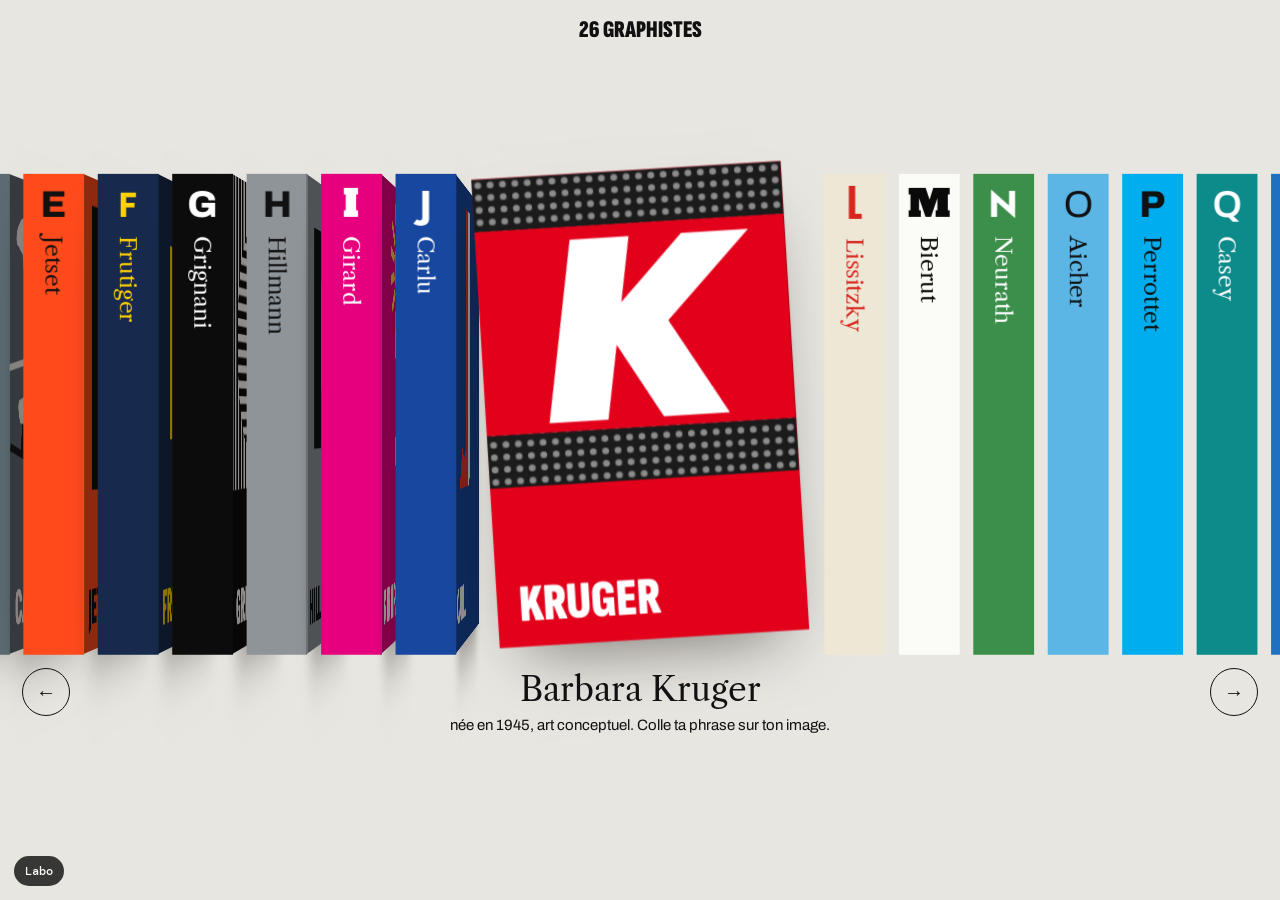
==== labo/e-etagere.html @ 032ffa73 "Labo : intercalaires réglables, cinq autres accueils, page intérieure, 26 lettres v1, essayeur de ti" ====
<!DOCTYPE html>
<html lang="fr">
<head>
<meta charset="utf-8">
<meta name="viewport" content="width=device-width, initial-scale=1">
<title>Test E : l'étagère</title>
<meta name="robots" content="noindex">
<link rel="stylesheet" href="commun.css">
<style>
html,body{height:100%}
body{background:#e8e6e1;color:#111;overflow:hidden;font-family:Archivo,Helvetica,Arial,sans-serif;--h:min(54vh,35vw);--ws:calc(var(--h)*.125);--d:calc(var(--h)*.66)}
.tete{position:fixed;top:18px;left:0;right:0;text-align:center;font:900 24px/1 "Sofia Cond",Impact,sans-serif;text-transform:uppercase;margin:0}
.scene{position:fixed;inset:0;perspective:2200px;perspective-origin:50% 46%;touch-action:pan-y}
.rayon{position:absolute;left:50%;top:46%;transform-style:preserve-3d}
.boite{position:absolute;left:0;top:0;transform-style:preserve-3d;transition:transform .78s cubic-bezier(.3,.85,.3,1);cursor:pointer}
.face{position:absolute;top:calc(var(--h)/-2);height:var(--h);backface-visibility:hidden;background:var(--c);color:var(--e);overflow:hidden}
.face::after{content:"";position:absolute;inset:0;background:#000;opacity:var(--ombre,0);transition:opacity .78s;pointer-events:none}
.tranche{width:var(--ws);left:calc(var(--ws)/-2);transform:translateZ(calc(var(--d)/2));display:flex;flex-direction:column;align-items:center;padding:calc(var(--ws)*.18) 0;gap:calc(var(--ws)*.2)}
.tranche .lt{font-size:calc(var(--ws)*.62)}
.tranche .nm{writing-mode:vertical-rl;font:400 calc(var(--ws)*.38)/1 Caslon,Georgia,serif;white-space:nowrap}
.couv{width:var(--d);left:calc(var(--d)/-2);transform:rotateY(90deg) translateZ(calc(var(--ws)/2));display:flex;flex-direction:column;box-shadow:0 30px 60px -28px rgba(20,16,10,.55)}
.couv .nomcouv{padding:calc(var(--d)*.06) calc(var(--d)*.07);font:900 calc(var(--d)*.17)/.88 "Sofia Cond",Impact,sans-serif;text-transform:uppercase;margin-top:auto}
.boite.actif .tranche{--ombre:.5}
.boite:not(.actif) .couv{--ombre:.45}
.boite:not(.actif):hover{translate:0 calc(var(--h)*-.035)}
.legende{position:fixed;left:0;right:0;top:calc(46% + var(--h)/2 + 34px);text-align:center;padding:0 20px}
.legende h1{font:400 clamp(24px,2.6vw,36px)/1.1 Caslon,Georgia,serif;margin:0 0 6px}
.legende p{margin:0 auto;font-size:15px;line-height:1.4;max-width:52ch}
.fleche{position:fixed;top:calc(46% + var(--h)/2 + 30px);width:48px;height:48px;border:1.5px solid #111;border-radius:50%;background:none;font-size:20px;line-height:1}
.fleche.g{left:22px}.fleche.d{right:22px}
.fleche:hover{background:#111;color:#e8e6e1}
@media (max-width:760px){body{--h:min(60vw,40svh)}.fleche{display:none}}
</style>
</head>
<body>
<p class="tete">26 graphistes</p>
<main class="scene" id="scene"><div class="rayon" id="rayon"></div></main>
<div class="legende" aria-live="polite"><h1 id="nom"></h1><p id="texte"></p></div>
<button class="fleche g" type="button" aria-label="Lettre précédente">←</button>
<button class="fleche d" type="button" aria-label="Lettre suivante">→</button>
<script type="module">
import { ARTISTES, PAR_LETTRE, ecouterClavier, lienLabo, ouvrirDossier } from './donnees.js';
import { carte, glyphe } from './lettres.js';
const rayon = document.getElementById('rayon');
rayon.innerHTML = ARTISTES.map(a => `<div class="boite" data-l="${a.l}" style="--c:${a.fond};--e:${a.encre}" role="button" tabindex="0" aria-label="${a.l}, ${a.nom}">
  <div class="face tranche"><span class="lt">${glyphe(a.l)}</span><span class="nm">${a.court}</span></div>
  <div class="face couv">${carte(a.l)}<div class="nomcouv">${a.court}</div></div></div>`).join('');
const B = [...rayon.children]; let actif = 10;
function ranger() {
  const cs = getComputedStyle(document.body), H = parseFloat(getComputedStyle(B[0].firstElementChild).height), ws = H * .125, d = H * .66, ecart = H * .03;
  B.forEach((b, i) => { const r = i - actif, o = r === 0;
    b.classList.toggle('actif', o);
    const x = r * (ws + ecart) + Math.sign(r) * ((d - ws) / 2 + ecart * .8);
    b.style.transform = o ? `translate3d(${x}px,${-H * .02}px,${H * .16}px) rotateZ(-3.5deg) rotateY(-90deg)` : `translate3d(${x}px,0,0)`;
    b.style.zIndex = 100 - Math.abs(r); });
  const a = ARTISTES[actif];
  document.getElementById('nom').textContent = a.nom;
  document.getElementById('texte').textContent = `${a.dates}, ${a.courant}. ${a.geste}`;
}
function aller(i) { if (i === actif) return ouvrirDossier(ARTISTES[i].l, 'blanc', 'affiche'); actif = (i + 26) % 26; ranger(); }
rayon.addEventListener('click', e => { const b = e.target.closest('.boite'); if (b) aller(B.indexOf(b)); });
document.querySelector('.fleche.g').addEventListener('click', () => aller(actif - 1));
document.querySelector('.fleche.d').addEventListener('click', () => aller(actif + 1));
ecouterClavier({ lettre: l => aller(ARTISTES.findIndex(a => a.l === l)), fleche: p => aller(actif + p), entree: () => ouvrirDossier(ARTISTES[actif].l, 'blanc', 'affiche') });
let x0 = null; const sc = document.getElementById('scene');
sc.addEventListener('pointerdown', e => { x0 = e.clientX; }); sc.addEventListener('pointerup', e => { if (x0 !== null && Math.abs(e.clientX - x0) > 50) aller(actif + (e.clientX < x0 ? 2 : -2)); x0 = null; });
let molette = 0; addEventListener('wheel', e => { const n = Date.now(); if (n - molette < 220) return; const dlt = Math.abs(e.deltaX) > Math.abs(e.deltaY) ? e.deltaX : e.deltaY; if (Math.abs(dlt) < 8) return; molette = n; aller(actif + (dlt > 0 ? 1 : -1)); }, { passive: true });
addEventListener('resize', ranger); ranger(); lienLabo();
</script>
</body>
</html>
---- labo/commun.css ----
/* Labo : polices embarquées et base commune à toutes les pages de test. */
@font-face{font-family:"Archivo";font-weight:400;font-display:swap;src:url(../fonts/archivo-latin-400-normal.woff2) format("woff2")}
@font-face{font-family:"Archivo";font-weight:600;font-display:swap;src:url(../fonts/archivo-latin-600-normal.woff2) format("woff2")}
@font-face{font-family:"Archivo";font-weight:800;font-display:swap;src:url(../fonts/archivo-latin-800-normal.woff2) format("woff2")}
@font-face{font-family:"Sofia Cond";font-weight:700;font-display:swap;src:url(../fonts/sofia-sans-extra-condensed-latin-700-normal.woff2) format("woff2")}
@font-face{font-family:"Sofia Cond";font-weight:900;font-display:swap;src:url(../fonts/sofia-sans-extra-condensed-latin-900-normal.woff2) format("woff2")}
@font-face{font-family:"Anton";font-weight:400;font-display:swap;src:url(../fonts/anton-latin-400-normal.woff2) format("woff2")}
@font-face{font-family:"Caslon";font-weight:400;font-display:swap;src:url(../fonts/libre-caslon-text-latin-400-normal.woff2) format("woff2")}
@font-face{font-family:"Caslon";font-weight:400;font-style:italic;font-display:swap;src:url(../fonts/libre-caslon-text-latin-400-italic.woff2) format("woff2")}
@font-face{font-family:"Caslon";font-weight:700;font-display:swap;src:url(../fonts/libre-caslon-text-latin-700-normal.woff2) format("woff2")}
@font-face{font-family:"Bodoni";font-weight:400;font-style:italic;font-display:swap;src:url(../fonts/bodoni-moda-latin-400-italic.woff2) format("woff2")}
@font-face{font-family:"Bodoni";font-weight:700;font-display:swap;src:url(../fonts/bodoni-moda-latin-700-normal.woff2) format("woff2")}
@font-face{font-family:"Bodoni";font-weight:900;font-display:swap;src:url(../fonts/bodoni-moda-latin-900-normal.woff2) format("woff2")}
@font-face{font-family:"Alfa Slab";font-weight:400;font-display:swap;src:url(../fonts/alfa-slab-one-latin-400-normal.woff2) format("woff2")}
@font-face{font-family:"DM Mono";font-weight:400;font-display:swap;src:url(../fonts/dm-mono-latin-400-normal.woff2) format("woff2")}
@font-face{font-family:"DM Mono";font-weight:500;font-display:swap;src:url(../fonts/dm-mono-latin-500-normal.woff2) format("woff2")}
@font-face{font-family:"Jost";font-weight:500;font-display:swap;src:url(../fonts/jost-latin-500-normal.woff2) format("woff2")}
@font-face{font-family:"Jost";font-weight:700;font-display:swap;src:url(../fonts/jost-latin-700-normal.woff2) format("woff2")}
@font-face{font-family:"Jost";font-weight:900;font-style:italic;font-display:swap;src:url(../fonts/jost-latin-900-italic.woff2) format("woff2")}
@font-face{font-family:"Source Sans";font-weight:400;font-display:swap;src:url(../fonts/source-sans-3-latin-400-normal.woff2) format("woff2")}
@font-face{font-family:"Source Sans";font-weight:700;font-display:swap;src:url(../fonts/source-sans-3-latin-700-normal.woff2) format("woff2")}
@font-face{font-family:"Saira Stencil";font-display:swap;src:url(../fonts/saira-stencil-one-latin-400-normal.woff2) format("woff2")}
@font-face{font-family:"Londrina";font-weight:900;font-display:swap;src:url(../fonts/londrina-solid-latin-900-normal.woff2) format("woff2")}
@font-face{font-family:"Limelight";font-display:swap;src:url(../fonts/limelight-latin-400-normal.woff2) format("woff2")}
@font-face{font-family:"Special Elite";font-display:swap;src:url(../fonts/special-elite-latin-400-normal.woff2) format("woff2")}
@font-face{font-family:"Knewave";font-display:swap;src:url(../fonts/knewave-latin-400-normal.woff2) format("woff2")}

*,*::before,*::after{box-sizing:border-box}
html{-webkit-text-size-adjust:100%}
body{margin:0;-webkit-font-smoothing:antialiased;text-rendering:optimizeLegibility}
button,input,select,textarea{font:inherit;color:inherit}
button{cursor:pointer}
svg.carte{display:block;width:100%;height:auto}
.gl{display:inline-block;line-height:1}
.gl svg{width:.82em;height:.82em;vertical-align:-.08em}
:focus-visible{outline:3px solid #1a6bff;outline-offset:3px}
.sr{position:absolute;width:1px;height:1px;overflow:hidden;clip-path:inset(50%);white-space:nowrap}

/* Lien de retour vers le sommaire du labo, présent sur chaque test. */
.vers-labo{position:fixed;left:14px;bottom:14px;z-index:90;font:500 12px/1 "DM Mono",ui-monospace,monospace;padding:9px 11px;border-radius:999px;background:#111;color:#fff;text-decoration:none;opacity:.82}
.vers-labo:hover{opacity:1}
@media (prefers-reduced-motion:reduce){*,*::before,*::after{animation-duration:.01ms!important;transition-duration:.01ms!important}}
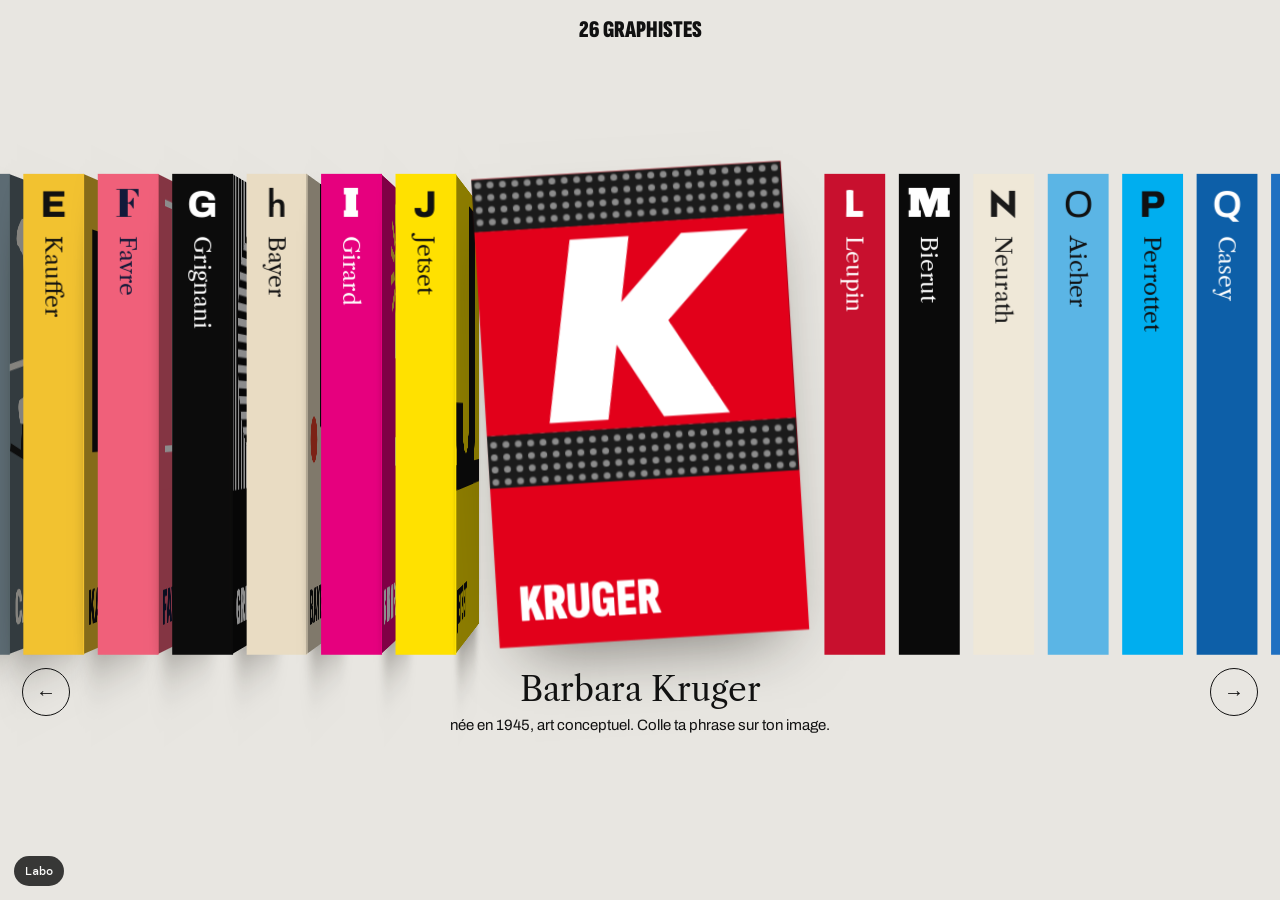
==== commit 1eb9971c: "Accueil : l'étagère v2 (livres en volume, textures, ombres, boucle Z→A, 5 versions réglables) ; page" ====
--- a/labo/e-etagere.html
+++ b/labo/e-etagere.html
@@ -3,7 +3,7 @@
 <head>
 <meta charset="utf-8">
 <meta name="viewport" content="width=device-width, initial-scale=1">
-<title>Test E : l'étagère</title>
+<title>Test E : l’étagère (première version ; la version travaillée est à la racine du site)</title>
 <meta name="robots" content="noindex">
 <link rel="stylesheet" href="commun.css">
 <style>
